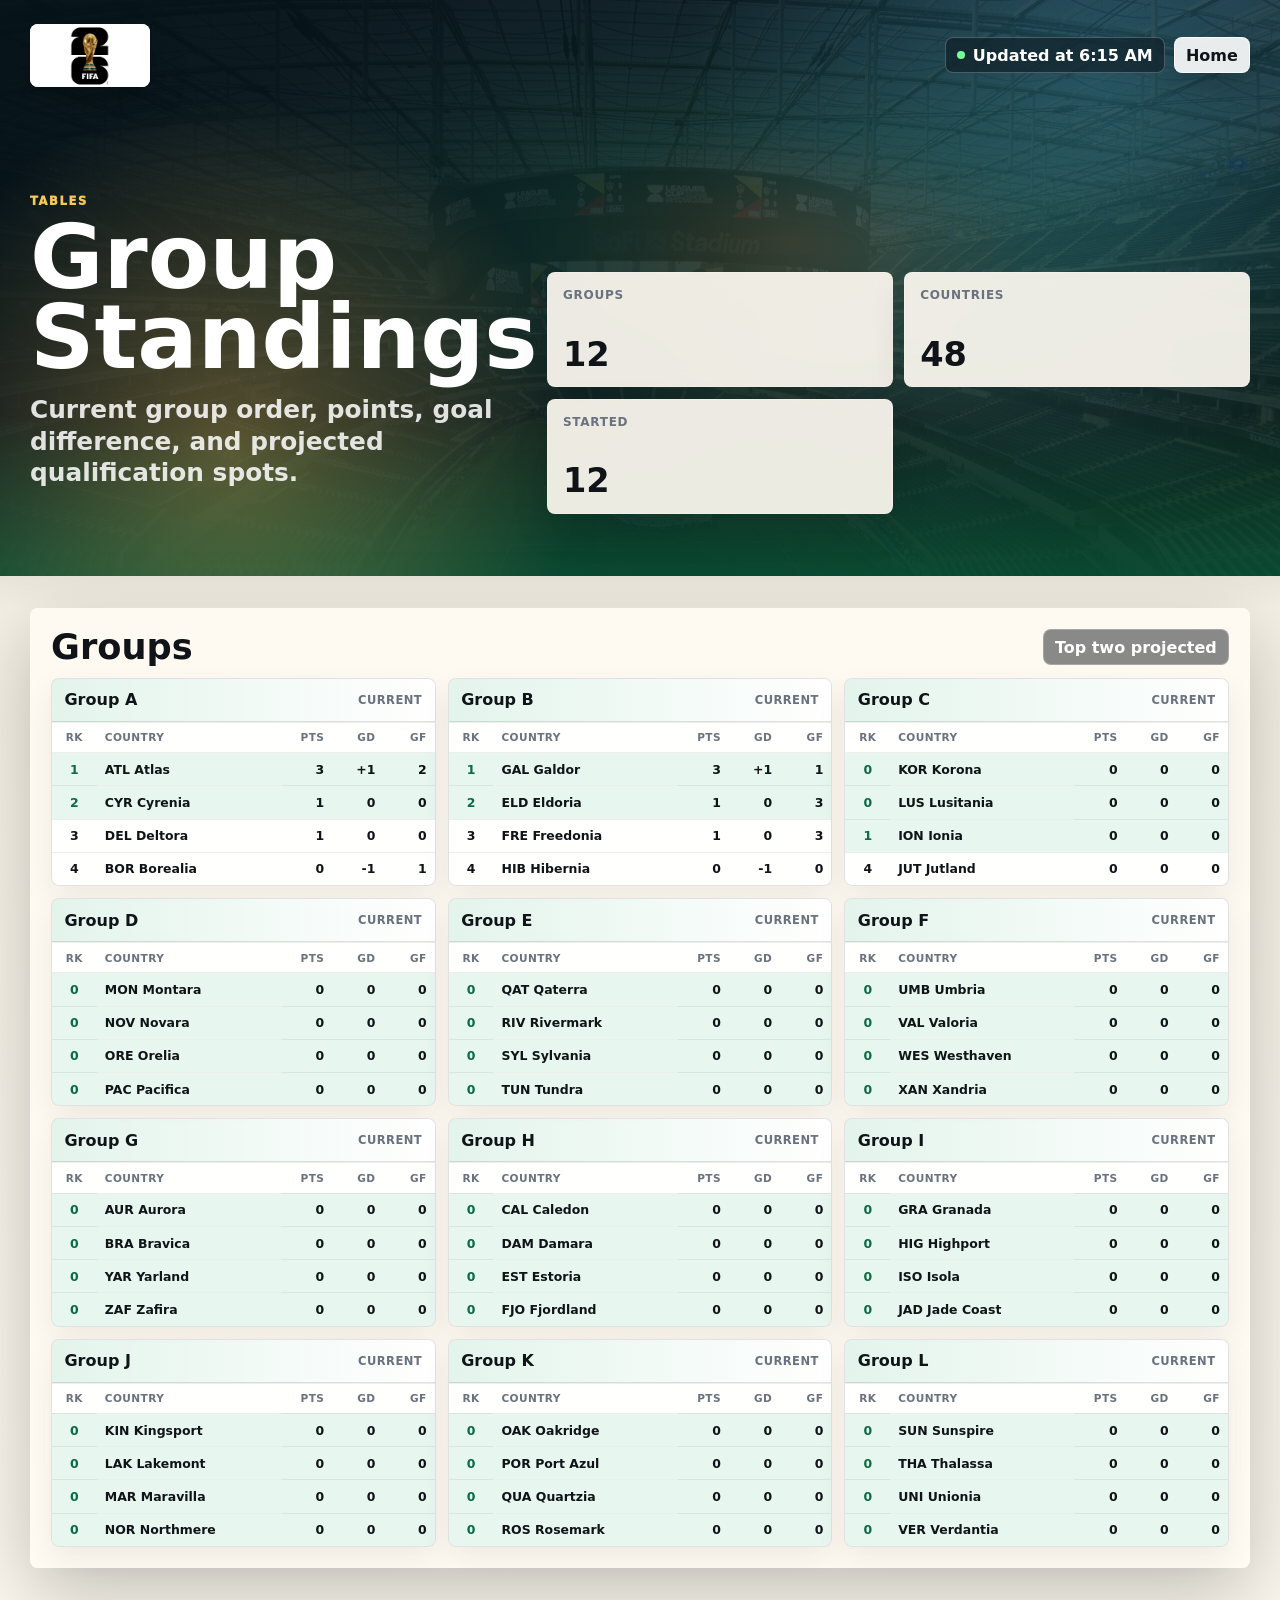
==== group-standings.html @ 43db04a0 "Add projected bonuses and group standings" ====
<!doctype html>
<html lang="en">
  <head>
    <meta charset="utf-8">
    <meta name="viewport" content="width=device-width, initial-scale=1">
    <title>Group Standings | World Cup Fantasy</title>
    <meta name="description" content="Current World Cup group standings for the fantasy league.">
    <link rel="stylesheet" href="./styles.css">
  </head>
  <body class="group-page">
    <main>
      <section class="draft-hero group-hero" aria-labelledby="group-title">
        <header class="topline draft-topline">
          <a class="brand-link" href="./index.html" aria-label="Back to home">
            <img src="./assets/avi_assets/2026-fifa-world-cup-logo.jpg" alt="World Cup 2026 logo" class="brand-mark">
          </a>
          <div class="top-actions">
            <div class="live-chip" id="group-updated"><span></span> Loading</div>
            <a class="refresh-button" href="./index.html">Home</a>
          </div>
        </header>

        <div class="draft-hero-grid">
          <section class="draft-copy">
            <p class="eyebrow">Tables</p>
            <h1 id="group-title">Group Standings</h1>
            <p class="draft-lede">Current group order, points, goal difference, and projected qualification spots.</p>
          </section>
          <section class="draft-scoreboard" aria-label="Group summary">
            <article>
              <span>Groups</span>
              <strong id="group-count">-</strong>
            </article>
            <article>
              <span>Countries</span>
              <strong id="group-country-count">-</strong>
            </article>
            <article>
              <span>Started</span>
              <strong id="group-started-count">-</strong>
            </article>
          </section>
        </div>
      </section>

      <section class="content-section group-standings-section" aria-labelledby="group-tables-title">
        <div class="section-heading">
          <div>
            <h2 id="group-tables-title">Groups</h2>
          </div>
          <span class="soft-pill">Top two projected</span>
        </div>
        <div id="group-standings-grid" class="group-standings-grid"></div>
      </section>
    </main>

    <script src="./config.js"></script>
    <script src="./group-standings.js"></script>
  </body>
</html>
---- styles.css ----
:root {
  --ink: #101418;
  --muted: #69727e;
  --paper: #fbf7ee;
  --line: rgba(16, 20, 24, 0.12);
  --grass: #0a5a3c;
  --green: #18a566;
  --gold: #f5c85b;
  --red: #e54b4b;
  --blue: #2878ff;
  --cyan: #4dd5ff;
  --shadow: 0 24px 80px rgba(0, 0, 0, 0.24);
  --radius: 8px;
  --font: Inter, ui-sans-serif, system-ui, -apple-system, BlinkMacSystemFont, "Segoe UI", sans-serif;
  --page-pad: clamp(0.85rem, 2.2vw, 1.5rem);
}

* {
  box-sizing: border-box;
}

html {
  scroll-behavior: smooth;
}

body {
  margin: 0;
  color: var(--ink);
  font-family: var(--font);
  background:
    linear-gradient(180deg, #07150f 0, #f5f0e5 38rem, #fbf7ee 100%);
  overflow-x: hidden;
}

button,
select {
  font: inherit;
}

.matchday-landing {
  position: relative;
  min-height: 100vh;
  padding: var(--page-pad);
  overflow: hidden;
  color: white;
  background:
    url("./assets/processed/landing-background-overlay.svg") center / cover,
    linear-gradient(90deg, rgba(4, 9, 12, 0.88), rgba(4, 9, 12, 0.38) 45%, rgba(4, 9, 12, 0.68)),
    url("./assets/processed/landing-background-desktop.jpg") center / cover;
}

.matchday-landing::before {
  content: "";
  position: absolute;
  inset: 0;
  pointer-events: none;
  background:
    radial-gradient(circle at 18% 82%, rgba(245, 200, 91, 0.42), transparent 24rem),
    radial-gradient(circle at 80% 20%, rgba(77, 213, 255, 0.34), transparent 26rem),
    linear-gradient(transparent 0 84%, rgba(10, 90, 60, 0.65));
}

.matchday-landing::after {
  content: "";
  position: absolute;
  inset: auto -10% 0;
  height: 36%;
  pointer-events: none;
  background:
    linear-gradient(90deg, transparent 49.7%, rgba(255, 255, 255, 0.18) 49.7% 50.3%, transparent 50.3%),
    radial-gradient(circle at 50% 100%, transparent 0 8.5rem, rgba(255, 255, 255, 0.18) 8.6rem 8.75rem, transparent 8.85rem),
    repeating-linear-gradient(90deg, rgba(255, 255, 255, 0.05) 0 1px, transparent 1px 5.2rem);
  opacity: 0.75;
}

.stadium-wash {
  position: absolute;
  inset: 0;
  pointer-events: none;
  backdrop-filter: saturate(1.1);
}

.topline,
.hero-grid,
.flag-ribbon {
  position: relative;
  z-index: 1;
}

.topline {
  display: flex;
  align-items: center;
  justify-content: space-between;
  gap: 1rem;
  width: min(1220px, 100%);
  margin: 0 auto clamp(1rem, 3vh, 2rem);
}

.brand-mark {
  width: clamp(4.2rem, 11vw, 7.5rem);
  aspect-ratio: 1200 / 628;
  object-fit: contain;
  background: white;
  border-radius: var(--radius);
  box-shadow: 0 14px 34px rgba(0, 0, 0, 0.28);
}

.top-actions {
  display: flex;
  align-items: center;
  justify-content: flex-end;
  gap: 0.55rem;
  min-width: 0;
}

.brand-link {
  display: inline-flex;
}

.live-chip,
.soft-pill,
.jump-row a,
.refresh-button {
  display: inline-flex;
  align-items: center;
  gap: 0.5rem;
  min-height: 2.25rem;
  padding: 0.45rem 0.7rem;
  border: 1px solid rgba(255, 255, 255, 0.24);
  border-radius: var(--radius);
  background: rgba(10, 16, 22, 0.48);
  color: white;
  text-decoration: none;
  font-weight: 800;
  backdrop-filter: blur(14px);
}

.refresh-button {
  cursor: pointer;
  color: var(--ink);
  border-color: rgba(255, 255, 255, 0.72);
  background: rgba(255, 255, 255, 0.9);
  box-shadow: 0 12px 28px rgba(0, 0, 0, 0.18);
}

.refresh-button:hover {
  transform: translateY(-1px);
}

.draft-results-button {
  white-space: nowrap;
}

.refresh-button:disabled {
  cursor: wait;
  opacity: 0.72;
}

.refresh-button span {
  display: inline-block;
  font-size: 1.05rem;
  line-height: 1;
}

.refresh-button.is-refreshing span {
  animation: spin 0.7s linear infinite;
}

.jump-row a {
  justify-content: center;
  min-width: 6.8rem;
}

.live-chip span {
  width: 0.5rem;
  height: 0.5rem;
  border-radius: 50%;
  background: #75ff9a;
  box-shadow: 0 0 0 0 rgba(117, 255, 154, 0.8);
  animation: pulse 1.8s infinite;
}

.live-chip {
  white-space: nowrap;
}

.hero-grid {
  display: grid;
  grid-template-columns: minmax(18rem, 0.66fr) minmax(39rem, 1.34fr);
  gap: clamp(1rem, 3vw, 2rem);
  align-items: end;
  width: min(1220px, 100%);
  margin: 0 auto;
  min-height: min(48rem, calc(100vh - 10rem));
}

.hero-copy {
  padding-bottom: clamp(1rem, 5vh, 4rem);
}

.eyebrow {
  margin: 0 0 0.55rem;
  color: var(--gold);
  font-size: 0.72rem;
  font-weight: 950;
  letter-spacing: 0.14em;
  text-transform: uppercase;
}

h1,
h2,
h3,
p {
  margin-top: 0;
}

h1 {
  max-width: 12ch;
  margin-bottom: 1rem;
  font-size: clamp(3.1rem, 7vw, 5.7rem);
  line-height: 0.9;
  letter-spacing: 0;
}

.typing-line {
  min-height: 2.8rem;
  max-width: 34rem;
  margin-bottom: 1.2rem;
  color: rgba(255, 255, 255, 0.88);
  font-size: clamp(1.1rem, 2.1vw, 1.55rem);
  font-weight: 800;
}

#typing-text::after {
  content: "";
  display: inline-block;
  width: 0.12em;
  height: 1em;
  margin-left: 0.18em;
  vertical-align: -0.12em;
  background: var(--gold);
  animation: caret 0.9s steps(1) infinite;
}

.jump-row {
  display: flex;
  flex-wrap: wrap;
  gap: 0.55rem;
}

.table-stage,
.content-section {
  border: 1px solid rgba(255, 255, 255, 0.18);
  border-radius: var(--radius);
  background: rgba(255, 251, 242, 0.9);
  color: var(--ink);
  box-shadow: var(--shadow);
  backdrop-filter: blur(18px);
}

.table-stage {
  padding: clamp(0.85rem, 1.8vw, 1.15rem);
  overflow: hidden;
}

.section-heading {
  display: flex;
  gap: 1rem;
  align-items: center;
  justify-content: space-between;
  margin-bottom: 0.8rem;
}

.section-heading h2 {
  margin: 0;
  font-size: clamp(1.45rem, 3vw, 2.2rem);
  line-height: 0.95;
}

.table-stage .soft-pill {
  border-color: var(--line);
  background: white;
  color: var(--ink);
}

.standings-wrap {
  overflow-x: auto;
  overscroll-behavior-x: contain;
  scrollbar-color: rgba(16, 20, 24, 0.34) transparent;
}

.fantasy-table {
  width: 100%;
  min-width: 860px;
  border-collapse: collapse;
  table-layout: fixed;
}

.fantasy-table th:nth-child(1),
.fantasy-table td:nth-child(1) {
  width: 4rem;
}

.fantasy-table th:nth-child(2),
.fantasy-table td:nth-child(2) {
  width: 14rem;
}

.fantasy-table th:nth-child(3),
.fantasy-table td:nth-child(3) {
  width: 4rem;
}

.fantasy-table th:nth-child(4),
.fantasy-table td:nth-child(4) {
  width: 6.5rem;
}

.fantasy-table th:nth-child(5),
.fantasy-table td:nth-child(5) {
  width: 6.5rem;
}

.fantasy-table th:nth-child(6),
.fantasy-table td:nth-child(6),
.fantasy-table th:nth-child(7),
.fantasy-table td:nth-child(7) {
  width: 4.5rem;
}

.fantasy-table th:nth-child(8),
.fantasy-table td:nth-child(8),
.fantasy-table th:nth-child(9),
.fantasy-table td:nth-child(9),
.fantasy-table th:nth-child(10),
.fantasy-table td:nth-child(10) {
  width: 5.5rem;
}

.fantasy-table th {
  overflow: hidden;
  padding: 0.7rem 0.46rem;
  color: #6a554a;
  font-size: 0.66rem;
  letter-spacing: 0.04em;
  text-align: right;
  text-overflow: ellipsis;
  text-transform: uppercase;
  white-space: nowrap;
}

.fantasy-table th:nth-child(1),
.fantasy-table th:nth-child(2),
.fantasy-table td:nth-child(1),
.fantasy-table td:nth-child(2) {
  text-align: left;
}

.fantasy-table td {
  padding: 0.72rem 0.65rem;
  border-top: 1px solid var(--line);
  font-weight: 850;
  text-align: right;
  vertical-align: middle;
}

.mobile-standings-strip-cell {
  display: none;
}

.fantasy-table tbody tr {
  transition: transform 180ms ease, background 180ms ease;
}

.fantasy-table tbody tr:hover {
  background: rgba(245, 200, 91, 0.14);
  transform: translateX(3px);
}

.rank-cell {
  display: inline-grid;
  place-items: center;
  width: 2rem;
  height: 2rem;
  border-radius: var(--radius);
  color: white;
  background: var(--ink);
}

.player-cell {
  display: flex;
  align-items: center;
  gap: 0.65rem;
  min-width: 0;
}

.player-name-row {
  display: inline-flex;
  align-items: center;
  gap: 0.4rem;
  min-width: 0;
}

.player-swatch {
  width: 0.38rem;
  height: 2.1rem;
  border-radius: 999px;
  background: var(--manager-color, var(--green));
}

.player-name {
  display: block;
  color: inherit;
  font-size: 1rem;
  font-weight: 900;
  overflow-wrap: anywhere;
  text-decoration: none;
}

.player-name:hover,
.player-name:focus-visible {
  color: var(--manager-color, var(--green));
  outline: none;
  text-decoration: underline;
  text-underline-offset: 0.18rem;
}

.rank-movement {
  display: inline-flex;
  align-items: center;
  justify-content: center;
  min-width: 2rem;
  height: 1.25rem;
  padding: 0 0.35rem;
  border-radius: 999px;
  font-size: 0.72rem;
  font-weight: 950;
  line-height: 1;
  white-space: nowrap;
  font-variant-numeric: tabular-nums;
}

.rank-movement-up {
  color: #0f7a42;
  border: 1px solid rgba(24, 165, 102, 0.28);
  background: rgba(24, 165, 102, 0.14);
}

.rank-movement-down {
  color: #b42318;
  border: 1px solid rgba(229, 75, 75, 0.28);
  background: rgba(229, 75, 75, 0.14);
}

.player-sub {
  display: block;
  margin-top: 0.05rem;
  color: var(--muted);
  font-size: 0.78rem;
  font-weight: 700;
}

.total-points {
  color: #0c6b45;
  font-size: 1.25rem;
}

.total-points-current,
.total-points-projected {
  display: block;
}

.total-points-current {
  line-height: 1;
}

.total-points-projected {
  margin-top: 0.16rem;
  color: #6a554a;
  font-size: 0.68rem;
  font-weight: 800;
  line-height: 1.05;
  white-space: nowrap;
}

.projected-bonus-points {
  color: #7c3aed;
  font-size: 1rem;
  font-weight: 950;
}

.negative {
  color: #bb2c2c;
}

.flag-ribbon {
  display: flex;
  gap: 0.5rem;
  width: min(1220px, 100%);
  margin: 1rem auto 0;
  overflow-x: auto;
  padding: 0.2rem 0 0.55rem;
  scrollbar-width: thin;
}

.flag-chip {
  display: inline-flex;
  align-items: center;
  gap: 0.45rem;
  flex: 0 0 auto;
  min-height: 2.3rem;
  padding: 0.35rem 0.65rem;
  border: 1px solid rgba(255, 255, 255, 0.3);
  border-radius: 999px;
  background: rgba(255, 255, 255, 0.84);
  color: var(--ink);
  font-weight: 900;
  box-shadow: 0 12px 32px rgba(0, 0, 0, 0.18);
  animation: drift 8s ease-in-out infinite;
}

.flag-chip .flag-square.flag-emoji {
  width: 2.25rem;
  height: 1.7rem;
  font-size: 0.78rem;
  overflow: hidden;
}

.flag-chip:nth-child(2n) {
  animation-delay: -2s;
}

.content-section {
  width: min(1220px, calc(100% - 2rem));
  margin: clamp(1rem, 3vw, 2rem) auto;
  padding: clamp(1rem, 2vw, 1.25rem);
}

.countries-section {
  margin-top: clamp(1.5rem, 4vw, 3rem);
}

select {
  min-height: 2.5rem;
  max-width: 100%;
  border: 1px solid var(--line);
  border-radius: var(--radius);
  background: white;
  color: var(--ink);
  padding: 0 0.75rem;
  font-weight: 850;
}

.roster-breakdown {
  display: grid;
  grid-template-columns: repeat(auto-fit, minmax(14.5rem, 1fr));
  gap: 0.55rem;
  align-items: start;
}

.countries-section .soft-pill {
  border-color: var(--line);
  background: white;
  color: var(--ink);
}

.roster-card {
  min-width: 0;
  scroll-margin-top: 1rem;
  border: 1px solid var(--line);
  border-radius: var(--radius);
  background: rgba(255, 255, 255, 0.92);
  box-shadow: 0 12px 34px rgba(16, 20, 24, 0.08);
  overflow: hidden;
}

.roster-card:target {
  border-color: color-mix(in srgb, var(--manager-color, var(--green)) 54%, white);
  box-shadow: 0 16px 42px rgba(16, 20, 24, 0.16);
}

.roster-card-header {
  display: flex;
  align-items: center;
  gap: 0.5rem;
  min-height: 3.9rem;
  padding: 0.65rem;
  border-bottom: 1px solid var(--line);
  background:
    linear-gradient(90deg, color-mix(in srgb, var(--manager-color, var(--green)) 16%, white), rgba(255, 255, 255, 0.82));
}

.roster-card-header .rank-cell {
  flex: 0 0 auto;
}

.roster-card-header h3 {
  margin: 0;
  font-size: 0.9rem;
  overflow-wrap: anywhere;
}

.roster-games-played {
  margin-left: auto;
  padding: 0.28rem 0.4rem;
  border: 1px solid color-mix(in srgb, var(--manager-color, var(--green)) 32%, white);
  border-radius: var(--radius);
  background: rgba(255, 255, 255, 0.62);
  color: var(--ink);
  font-size: 0.72rem;
  font-weight: 900;
  font-variant-numeric: tabular-nums;
  white-space: nowrap;
}

.roster-total-points {
  padding: 0.34rem 0.45rem;
  border-radius: var(--radius);
  background: var(--ink);
  color: white;
  font-size: 0.86rem;
  font-variant-numeric: tabular-nums;
  white-space: nowrap;
}

.roster-country-list {
  display: grid;
  gap: 0.1rem;
  padding: 0.28rem;
}

.roster-country-detail {
  border-radius: var(--radius);
}

.roster-country-detail:nth-child(odd) {
  background: rgba(16, 20, 24, 0.035);
}

.roster-country-detail[open] {
  background: rgba(16, 20, 24, 0.055);
}

.roster-country-detail[open] .roster-country-row {
  background: rgba(255, 255, 255, 0.66);
}

.roster-country-row {
  display: grid;
  grid-template-columns: auto auto minmax(0, 1fr) minmax(2.2rem, auto);
  align-items: center;
  gap: 0.36rem;
  min-height: 2.75rem;
  padding: 0.28rem;
  border-radius: var(--radius);
  cursor: pointer;
  list-style: none;
}

.roster-country-row:hover {
  background: rgba(255, 255, 255, 0.72);
}

.roster-country-row:focus-visible {
  outline: 3px solid color-mix(in srgb, var(--manager-color, var(--green)) 42%, white);
  outline-offset: 2px;
}

.roster-country-row::-webkit-details-marker {
  display: none;
}

.country-expand-icon {
  width: 1.1rem;
  height: 1.1rem;
  border: 1px solid var(--line);
  border-radius: 999px;
  background: white;
  position: relative;
}

.country-expand-icon::before,
.country-expand-icon::after {
  content: "";
  position: absolute;
  inset: 50% auto auto 50%;
  width: 0.48rem;
  height: 0.1rem;
  border-radius: 999px;
  background: var(--ink);
  transform: translate(-50%, -50%);
}

.country-expand-icon::after {
  transform: translate(-50%, -50%) rotate(90deg);
}

.roster-country-detail[open] .country-expand-icon::after {
  opacity: 0;
}

.roster-country-row .flag-square {
  width: 2rem;
  height: 1.55rem;
  font-size: 0.72rem;
}

.roster-country-name {
  display: grid;
  min-width: 0;
  gap: 0.08rem;
}

.roster-country-name strong {
  overflow: hidden;
  text-overflow: ellipsis;
  white-space: nowrap;
}

.roster-country-name span {
  color: var(--muted);
  font-size: 0.68rem;
  font-weight: 750;
  text-transform: capitalize;
}

.country-point-number {
  min-width: 2.2rem;
  text-align: right;
  font-size: 0.88rem;
  font-variant-numeric: tabular-nums;
  color: var(--ink);
}

.country-match-list {
  display: grid;
  gap: 0.22rem;
  padding: 0 0.34rem 0.45rem 2.1rem;
}

.country-match-row {
  display: grid;
  grid-template-columns: 3rem minmax(0, 1fr) auto minmax(4.25rem, auto);
  align-items: center;
  gap: 0.38rem;
  min-height: 2.25rem;
  padding: 0.38rem 0.48rem;
  border: 1px solid var(--line);
  border-radius: var(--radius);
  background: rgba(255, 255, 255, 0.82);
  font-size: 0.74rem;
  font-weight: 850;
}

.country-match-date,
.country-match-score {
  color: var(--muted);
  font-variant-numeric: tabular-nums;
  white-space: nowrap;
}

.country-match-opponent {
  min-width: 0;
  overflow: hidden;
  text-overflow: ellipsis;
  white-space: nowrap;
}

.country-match-score,
.country-match-points {
  text-align: right;
}

.country-match-points {
  color: #0c6b45;
  font-variant-numeric: tabular-nums;
  white-space: nowrap;
}

.country-card {
  min-height: 11.5rem;
  padding: 0.8rem;
  border: 1px solid var(--line);
  border-radius: var(--radius);
  background:
    linear-gradient(160deg, rgba(255, 255, 255, 0.96), rgba(248, 238, 217, 0.88)),
    linear-gradient(90deg, var(--manager-color, var(--green)), transparent);
}

.country-top {
  display: flex;
  align-items: flex-start;
  justify-content: space-between;
  gap: 0.75rem;
}

.flag-square {
  display: grid;
  place-items: center;
  flex: 0 0 auto;
  width: 3.1rem;
  height: 2.35rem;
  border-radius: var(--radius);
  background: linear-gradient(135deg, var(--flag-a), var(--flag-b) 52%, var(--flag-c));
  color: white;
  font-weight: 950;
  box-shadow: inset 0 0 0 1px rgba(255, 255, 255, 0.34);
}

.flag-square.flag-emoji {
  background: white;
  color: var(--ink);
  font-size: 1.35rem;
  line-height: 1;
  box-shadow:
    inset 0 0 0 1px rgba(16, 20, 24, 0.12),
    0 8px 18px rgba(16, 20, 24, 0.12);
}

.roster-country-row .flag-square.flag-emoji {
  font-size: 0.72rem;
  overflow: hidden;
}

.country-card h3 {
  margin: 0.7rem 0 0.2rem;
  font-size: 1.05rem;
  overflow-wrap: anywhere;
}

.country-meta {
  margin-bottom: 0.7rem;
  color: var(--muted);
  font-size: 0.82rem;
  font-weight: 750;
}

.mini-stats {
  display: grid;
  grid-template-columns: 1fr 1fr;
  gap: 0.45rem;
}

.mini-stats span {
  display: flex;
  justify-content: space-between;
  gap: 0.4rem;
  border-top: 1px solid var(--line);
  padding-top: 0.45rem;
  color: var(--muted);
  font-size: 0.78rem;
  font-weight: 800;
}

.mini-stats strong {
  color: var(--ink);
}

.match-strip,
.all-games-list,
.match-day-games {
  display: grid;
  gap: 0.75rem;
}

.match-strip {
  grid-template-columns: repeat(auto-fit, minmax(23rem, 1fr));
}

.all-games-list,
.match-day-games {
  grid-template-columns: repeat(auto-fit, minmax(18rem, 1fr));
}

.match-day-divider {
  grid-column: 1 / -1;
  display: grid;
  grid-template-columns: minmax(0, auto) 1fr auto;
  align-items: center;
  gap: 0.75rem;
  margin-top: 0.35rem;
  padding: 0.55rem 0.65rem;
  border: 1px solid var(--line);
  border-radius: var(--radius);
  background: rgba(255, 255, 255, 0.78);
  color: var(--muted);
  font-size: 0.78rem;
  font-weight: 900;
  letter-spacing: 0.08em;
  text-transform: uppercase;
  cursor: pointer;
  list-style: none;
}

.match-day-divider::-webkit-details-marker {
  display: none;
}

.match-day-divider::before {
  content: "+";
  display: grid;
  place-items: center;
  width: 1.35rem;
  height: 1.35rem;
  border-radius: 999px;
  background: #101820;
  color: white;
  font-size: 0.92rem;
  line-height: 1;
  letter-spacing: 0;
}

.match-day-divider::after {
  content: "";
  height: 1px;
  background: var(--line);
}

.match-day-group {
  grid-column: 1 / -1;
}

.match-day-group[open] .match-day-divider::before {
  content: "-";
}

.match-day-games {
  margin-top: 0.75rem;
}

.match-day-divider span {
  min-width: 0;
  overflow: hidden;
  text-overflow: ellipsis;
  white-space: nowrap;
}

.match-day-divider strong {
  color: var(--ink);
  font-size: 0.72rem;
  white-space: nowrap;
}

.match-card {
  padding: 0.8rem;
  border: 1px solid var(--line);
  border-radius: var(--radius);
  background: #101820;
  color: white;
  overflow: hidden;
}

.match-card-final {
  cursor: pointer;
  transition: border-color 180ms ease, box-shadow 180ms ease, transform 180ms ease;
}

.match-card-final:hover,
.match-card-final:focus-visible {
  border-color: rgba(246, 201, 69, 0.82);
  box-shadow: 0 16px 34px rgba(16, 24, 32, 0.26);
  outline: none;
  transform: translateY(-2px);
}

.match-stage {
  display: flex;
  align-items: center;
  justify-content: space-between;
  margin-bottom: 0.8rem;
  color: var(--gold);
  font-size: 0.75rem;
  font-weight: 900;
  letter-spacing: 0.08em;
  text-transform: uppercase;
}

.match-status {
  padding: 0.22rem 0.45rem;
  border-radius: 999px;
  line-height: 1;
}

.match-status-live {
  background: #e11d48;
  color: white;
}

.match-status-final {
  background: #ffffff;
  color: #101820;
}

.match-status-scheduled {
  background: #f6c945;
  color: #101820;
}

.score-row {
  display: grid;
  grid-template-columns: 1fr auto 1fr;
  align-items: center;
  gap: 0.65rem;
}

.score-row span {
  min-width: 0;
  overflow: hidden;
  text-overflow: ellipsis;
  white-space: nowrap;
}

.score-row span:last-child {
  text-align: right;
}

.score-row strong {
  font-size: 1.7rem;
}

.match-impact {
  margin: 0.7rem 0 0;
  color: rgba(255, 255, 255, 0.72);
  font-size: 0.88rem;
  font-weight: 750;
}

.match-manager-points {
  display: grid;
  gap: 0.35rem;
  margin-top: 0.8rem;
}

.match-manager-row {
  display: grid;
  grid-template-columns: auto minmax(0, 1fr) minmax(0, 0.86fr) minmax(7.6rem, auto);
  align-items: center;
  gap: 0.38rem;
  min-height: 2.25rem;
  padding: 0.38rem 0.46rem;
  border: 1px solid rgba(255, 255, 255, 0.12);
  border-radius: var(--radius);
  background: rgba(255, 255, 255, 0.08);
}

.match-manager-row i {
  width: 0.52rem;
  height: 1.35rem;
  border-radius: 999px;
  background: var(--manager-color, var(--green));
}

.match-manager-row strong,
.match-manager-row em {
  min-width: 0;
  overflow: hidden;
  text-overflow: ellipsis;
  white-space: nowrap;
}

.match-manager-row strong {
  font-size: 0.84rem;
}

.match-manager-row em {
  color: rgba(255, 255, 255, 0.72);
  font-size: 0.78rem;
  font-style: normal;
}

.match-manager-row b {
  font-variant-numeric: tabular-nums;
}

.match-points-stack {
  display: grid;
  justify-items: end;
  gap: 0.16rem;
  line-height: 1;
  min-width: 0;
  padding: 0.3rem 0.42rem;
  border: 1px solid rgba(255, 255, 255, 0.08);
  border-radius: 8px;
  background: rgba(255, 255, 255, 0.09);
  text-align: right;
}

.match-current-points,
.match-projected-points,
.match-projection-breakdown {
  min-width: 0;
  max-width: 100%;
  overflow: hidden;
  text-overflow: ellipsis;
  white-space: nowrap;
}

.match-current-points {
  color: white;
  font-size: 1.06rem;
  font-weight: 950;
}

.match-projected-points {
  color: #f6c945;
  font-size: 0.73rem;
  font-weight: 900;
}

.match-projection-breakdown {
  color: rgba(255, 255, 255, 0.58);
  font-size: 0.66rem;
  font-weight: 800;
}

body.modal-open {
  overflow: hidden;
}

.match-breakdown-modal {
  position: fixed;
  inset: 0;
  z-index: 50;
  display: none;
  padding: 1rem;
}

.match-breakdown-modal.is-open {
  display: grid;
  place-items: center;
}

.match-breakdown-backdrop {
  position: absolute;
  inset: 0;
  background: rgba(16, 24, 32, 0.66);
  backdrop-filter: blur(8px);
}

.match-breakdown-panel {
  position: relative;
  z-index: 1;
  width: min(56rem, 100%);
  max-height: min(82vh, 48rem);
  overflow: auto;
  padding: clamp(0.9rem, 2vw, 1.2rem);
  border: 1px solid rgba(255, 255, 255, 0.18);
  border-radius: var(--radius);
  background: #101820;
  color: white;
  box-shadow: 0 28px 80px rgba(0, 0, 0, 0.38);
}

.match-breakdown-close {
  position: sticky;
  top: 0;
  float: right;
  display: grid;
  place-items: center;
  width: 2rem;
  height: 2rem;
  border: 1px solid rgba(255, 255, 255, 0.22);
  border-radius: 999px;
  background: rgba(255, 255, 255, 0.12);
  color: white;
  cursor: pointer;
  font-size: 1.3rem;
  line-height: 1;
}

.match-breakdown-header {
  display: grid;
  gap: 0.22rem;
  padding-right: 2.5rem;
}

.match-breakdown-header span,
.match-breakdown-header p {
  margin: 0;
  color: rgba(255, 255, 255, 0.7);
  font-size: 0.78rem;
  font-weight: 800;
}

.match-breakdown-header span {
  color: var(--gold);
  letter-spacing: 0.06em;
  text-transform: uppercase;
}

.match-breakdown-header h3 {
  margin: 0;
  font-size: clamp(1.25rem, 3vw, 2rem);
  line-height: 1.05;
}

.match-breakdown-summary,
.match-breakdown-teams {
  display: grid;
  gap: 0.7rem;
  margin-top: 0.9rem;
}

.match-breakdown-summary {
  grid-template-columns: repeat(2, minmax(0, 1fr));
}

.match-breakdown-summary article,
.match-breakdown-team,
.match-breakdown-manager {
  min-width: 0;
  border: 1px solid rgba(255, 255, 255, 0.12);
  border-radius: var(--radius);
  background: rgba(255, 255, 255, 0.08);
}

.match-breakdown-summary article {
  display: flex;
  align-items: center;
  justify-content: space-between;
  gap: 0.5rem;
  padding: 0.65rem 0.75rem;
}

.match-breakdown-summary span,
.match-breakdown-team-title strong,
.match-breakdown-manager-title span {
  min-width: 0;
  overflow: hidden;
  text-overflow: ellipsis;
  white-space: nowrap;
}

.match-breakdown-summary strong,
.match-breakdown-team-title span,
.match-breakdown-manager-title strong,
.match-breakdown-row strong {
  color: var(--gold);
  font-variant-numeric: tabular-nums;
}

.draft-page {
  background:
    linear-gradient(180deg, #07150f 0, #13231b 24rem, #f5f0e5 24.1rem, #fbf7ee 100%);
}

.draft-hero {
  position: relative;
  overflow: hidden;
  min-height: 36rem;
  padding: var(--page-pad);
  color: white;
  background:
    url("./assets/processed/landing-background-overlay.svg") center / cover,
    linear-gradient(90deg, rgba(4, 9, 12, 0.9), rgba(4, 9, 12, 0.54)),
    url("./assets/processed/landing-background-desktop.jpg") center / cover;
}

.draft-hero::before {
  content: "";
  position: absolute;
  inset: 0;
  pointer-events: none;
  background:
    radial-gradient(circle at 18% 78%, rgba(245, 200, 91, 0.34), transparent 22rem),
    radial-gradient(circle at 86% 16%, rgba(77, 213, 255, 0.22), transparent 26rem),
    linear-gradient(transparent 0 72%, rgba(10, 90, 60, 0.72));
}

.draft-topline,
.draft-hero-grid {
  position: relative;
  z-index: 1;
}

.draft-hero-grid {
  display: grid;
  grid-template-columns: minmax(18rem, 0.8fr) minmax(24rem, 1.2fr);
  gap: clamp(1rem, 4vw, 3rem);
  align-items: end;
  width: min(1220px, 100%);
  min-height: 25rem;
  margin: 0 auto;
}

.draft-copy h1 {
  max-width: 9ch;
}

.draft-lede {
  max-width: 34rem;
  color: rgba(255, 255, 255, 0.86);
  font-size: clamp(1.1rem, 2.2vw, 1.55rem);
  font-weight: 850;
  line-height: 1.28;
}

.draft-scoreboard {
  display: grid;
  grid-template-columns: repeat(2, minmax(0, 1fr));
  gap: 0.7rem;
}

.draft-scoreboard article,
.draft-highlight-card,
.power-card,
.draft-roster-card {
  border: 1px solid var(--line);
  border-radius: var(--radius);
  background: rgba(255, 255, 255, 0.94);
  color: var(--ink);
  box-shadow: 0 16px 38px rgba(16, 20, 24, 0.1);
}

.draft-scoreboard article {
  display: grid;
  gap: 0.35rem;
  min-height: 7.2rem;
  padding: 0.95rem;
  border-color: rgba(255, 255, 255, 0.22);
  background: rgba(255, 251, 242, 0.92);
  backdrop-filter: blur(14px);
}

.draft-scoreboard span,
.draft-highlight-card span,
.draft-roster-card header p,
.draft-roster-pick em,
.draft-country-cell em {
  color: var(--muted);
  font-size: 0.75rem;
  font-weight: 900;
  letter-spacing: 0.06em;
  text-transform: uppercase;
}

.draft-scoreboard strong {
  align-self: end;
  font-size: clamp(1.35rem, 3vw, 2.1rem);
  line-height: 1;
  overflow-wrap: anywhere;
}

.draft-section {
  margin-top: clamp(1rem, 3vw, 2rem);
}

.draft-soft-pill {
  border-color: var(--line);
  background: white;
  color: var(--ink);
}

.power-rankings,
.draft-rosters {
  display: grid;
  gap: 0.75rem;
}

.power-card {
  display: grid;
  grid-template-columns: 4rem minmax(0, 1fr) minmax(10rem, auto);
  align-items: center;
  gap: 0.8rem;
  min-height: 6rem;
  padding: 0.85rem;
}

.power-rank {
  display: grid;
  place-items: center;
  width: 3.1rem;
  height: 3.1rem;
  border-radius: var(--radius);
  background: var(--ink);
  color: white;
  font-size: 1.05rem;
  font-weight: 950;
}

.power-main {
  display: grid;
  gap: 0.55rem;
  min-width: 0;
}

.power-title-row {
  display: flex;
  align-items: center;
  gap: 0.55rem;
  min-width: 0;
}

.power-title-row h3 {
  margin: 0;
  overflow-wrap: anywhere;
}

.power-bar {
  height: 0.72rem;
  border-radius: 999px;
  background: rgba(16, 20, 24, 0.08);
  overflow: hidden;
}

.power-bar span {
  display: block;
  width: var(--power-width);
  height: 100%;
  border-radius: inherit;
  background: linear-gradient(90deg, var(--manager-color), color-mix(in srgb, var(--manager-color) 35%, var(--gold)));
}

.power-meta,
.power-roster-flags {
  display: flex;
  flex-wrap: wrap;
  gap: 0.4rem;
}

.power-meta span,
.power-roster-flags span {
  display: inline-flex;
  align-items: center;
  min-height: 1.7rem;
  padding: 0.18rem 0.45rem;
  border: 1px solid var(--line);
  border-radius: 999px;
  background: rgba(255, 255, 255, 0.78);
  font-size: 0.75rem;
  font-weight: 900;
}

.power-roster-flags {
  justify-content: flex-end;
}

.power-roster-flags span {
  justify-content: center;
  min-width: 2.05rem;
  padding-inline: 0.3rem;
  font-size: 0.92rem;
}

.draft-highlights {
  display: grid;
  grid-template-columns: repeat(auto-fit, minmax(13rem, 1fr));
  gap: 0.7rem;
}

.draft-highlight-card {
  display: grid;
  gap: 0.42rem;
  min-height: 8.6rem;
  padding: 0.9rem;
}

.draft-highlight-card strong {
  align-self: end;
  font-size: 1.25rem;
  line-height: 1.08;
  overflow-wrap: anywhere;
}

.draft-highlight-card p {
  margin: 0;
  color: var(--muted);
  font-size: 0.85rem;
  font-weight: 750;
  line-height: 1.3;
}

.draft-rosters {
  grid-template-columns: repeat(auto-fit, minmax(18rem, 1fr));
  align-items: start;
}

.draft-roster-card {
  overflow: hidden;
}

.draft-roster-card header {
  display: grid;
  grid-template-columns: auto minmax(0, 1fr) auto;
  align-items: center;
  gap: 0.55rem;
  min-height: 4.5rem;
  padding: 0.75rem;
  border-bottom: 1px solid var(--line);
  background:
    linear-gradient(90deg, color-mix(in srgb, var(--manager-color) 16%, white), rgba(255, 255, 255, 0.88));
}

.draft-roster-card header h3 {
  margin: 0 0 0.15rem;
  font-size: 1rem;
  overflow-wrap: anywhere;
}

.draft-roster-card header p {
  margin: 0;
  letter-spacing: 0;
  text-transform: none;
}

.draft-roster-card header > strong {
  padding: 0.42rem 0.5rem;
  border-radius: var(--radius);
  background: var(--ink);
  color: white;
  font-variant-numeric: tabular-nums;
}

.draft-roster-picks {
  display: grid;
  gap: 0.12rem;
  padding: 0.36rem;
}

.draft-roster-pick {
  display: grid;
  grid-template-columns: auto minmax(0, 1fr) auto;
  align-items: center;
  gap: 0.5rem;
  min-height: 3.15rem;
  padding: 0.35rem;
  border-radius: var(--radius);
}

.draft-roster-pick:nth-child(odd) {
  background: rgba(16, 20, 24, 0.04);
}

.draft-roster-pick strong,
.draft-roster-pick em,
.draft-country-cell strong,
.draft-country-cell em {
  display: block;
  min-width: 0;
  overflow: hidden;
  text-overflow: ellipsis;
  white-space: nowrap;
}

.draft-roster-pick em,
.draft-country-cell em {
  margin-top: 0.08rem;
  letter-spacing: 0;
  text-transform: none;
}

.draft-roster-pick b {
  font-variant-numeric: tabular-nums;
}

.draft-board-wrap {
  overflow-x: auto;
  scrollbar-color: rgba(16, 20, 24, 0.34) transparent;
}

.draft-board-table {
  width: 100%;
  min-width: 780px;
  border-collapse: collapse;
  table-layout: fixed;
}

.draft-board-table th {
  padding: 0.7rem 0.65rem;
  color: #6a554a;
  font-size: 0.72rem;
  letter-spacing: 0.08em;
  text-align: left;
  text-transform: uppercase;
}

.draft-board-table td {
  padding: 0.68rem 0.65rem;
  border-top: 1px solid var(--line);
  font-weight: 850;
  vertical-align: middle;
}

.draft-board-table th:nth-child(1),
.draft-board-table td:nth-child(1) {
  width: 5rem;
}

.draft-board-table th:nth-child(4),
.draft-board-table td:nth-child(4),
.draft-board-table th:nth-child(5),
.draft-board-table td:nth-child(5),
.draft-board-table th:nth-child(6),
.draft-board-table td:nth-child(6) {
  width: 7.5rem;
  text-align: right;
}

.draft-country-cell {
  display: grid;
  grid-template-columns: auto minmax(0, 1fr);
  align-items: center;
  gap: 0.55rem;
  min-width: 0;
}

.draft-country-cell .flag-square,
.draft-roster-pick .flag-square {
  width: 2.25rem;
  height: 1.7rem;
  font-size: 0.8rem;
  overflow: hidden;
}

.draft-empty {
  padding: 1rem;
  border: 1px dashed var(--line);
  border-radius: var(--radius);
  color: var(--muted);
  font-weight: 850;
}

.match-breakdown-team {
  padding: 0.75rem;
}

.match-breakdown-team-title,
.match-breakdown-manager-title,
.match-breakdown-row {
  display: grid;
  align-items: center;
  gap: 0.55rem;
}

.match-breakdown-team-title,
.match-breakdown-manager-title {
  grid-template-columns: minmax(0, 1fr) auto;
}

.match-breakdown-team-title {
  margin-bottom: 0.65rem;
}

.match-breakdown-manager {
  padding: 0.6rem;
}

.match-breakdown-manager + .match-breakdown-manager {
  margin-top: 0.5rem;
}

.match-breakdown-manager-title span {
  display: flex;
  align-items: center;
  gap: 0.38rem;
  font-weight: 900;
}

.match-breakdown-manager-title i {
  width: 0.52rem;
  height: 1.15rem;
  border-radius: 999px;
  background: var(--manager-color, var(--green));
}

.match-breakdown-rows {
  display: grid;
  gap: 0.34rem;
  margin-top: 0.55rem;
}

.match-breakdown-row {
  grid-template-columns: minmax(6.5rem, 0.7fr) minmax(0, 1fr) auto;
  padding: 0.45rem 0.5rem;
  border-radius: 8px;
  background: rgba(255, 255, 255, 0.08);
}

.match-breakdown-row span {
  font-size: 0.78rem;
  font-weight: 900;
}

.match-breakdown-row small {
  min-width: 0;
  color: rgba(255, 255, 255, 0.68);
  font-size: 0.74rem;
  font-weight: 750;
  line-height: 1.2;
  overflow-wrap: anywhere;
}

.match-breakdown-empty {
  margin: 0;
  color: rgba(255, 255, 255, 0.68);
  font-size: 0.82rem;
  font-weight: 750;
}

.roast-section {
  background:
    linear-gradient(135deg, rgba(16, 24, 32, 0.96), rgba(123, 29, 29, 0.9)),
    linear-gradient(90deg, rgba(245, 200, 91, 0.16), transparent);
  color: white;
  overflow: hidden;
}

.roast-section .section-heading h2 {
  color: white;
}

.roast-section .soft-pill {
  border-color: rgba(255, 255, 255, 0.18);
  background: rgba(255, 255, 255, 0.1);
  color: #f8e6a5;
}

.roast-feed,
.roast-latest,
.roast-archive-list {
  display: grid;
  gap: 0.75rem;
}

.roast-latest {
  grid-template-columns: repeat(auto-fit, minmax(min(100%, 16rem), 1fr));
}

.roast-card {
  display: grid;
  gap: 0.5rem;
  align-content: start;
  min-width: 0;
  max-width: 100%;
  padding: 0.75rem;
  overflow: hidden;
  border: 1px solid rgba(255, 255, 255, 0.16);
  border-radius: var(--radius);
  background: rgba(255, 255, 255, 0.1);
  box-shadow: 0 18px 44px rgba(0, 0, 0, 0.2);
}

.roast-card-nuclear {
  border-color: rgba(245, 200, 91, 0.46);
  background:
    linear-gradient(150deg, rgba(245, 200, 91, 0.16), rgba(255, 255, 255, 0.08)),
    rgba(255, 255, 255, 0.08);
}

.roast-evidence,
.roast-archive summary {
  display: flex;
  align-items: flex-start;
  justify-content: space-between;
  gap: 0.5rem;
  min-width: 0;
}

.roast-card-top {
  min-width: 0;
}

.roast-card-top span {
  min-width: 0;
  color: #f8e6a5;
  font-size: 0.68rem;
  font-weight: 950;
  letter-spacing: 0.04em;
  overflow-wrap: anywhere;
  text-transform: uppercase;
}

.roast-card p {
  margin: 0;
  max-width: 100%;
  overflow-wrap: anywhere;
  font-size: clamp(0.88rem, 1.2vw, 1.02rem);
  font-weight: 850;
  line-height: 1.22;
}

.roast-evidence {
  align-self: end;
  color: rgba(255, 255, 255, 0.72);
  font-size: 0.68rem;
  font-weight: 800;
  line-height: 1.2;
}

.roast-evidence span {
  min-width: 0;
  overflow-wrap: anywhere;
}

.roast-evidence time {
  flex: 0 0 auto;
  color: #f8e6a5;
  font-variant-numeric: tabular-nums;
}

.roast-archive {
  border-top: 1px solid rgba(255, 255, 255, 0.14);
  padding-top: 0.7rem;
}

.roast-archive summary {
  min-height: 2.4rem;
  cursor: pointer;
  color: rgba(255, 255, 255, 0.84);
  font-size: 0.9rem;
  font-weight: 950;
  list-style: none;
}

.roast-archive summary::-webkit-details-marker {
  display: none;
}

.roast-archive summary span {
  color: #f8e6a5;
  font-size: 0.78rem;
}

.roast-archive-list {
  margin-top: 0.6rem;
}

.roast-archive-list .roast-card {
  min-height: 0;
  padding: 0.72rem;
}

.roast-empty {
  display: grid;
  gap: 0.25rem;
  min-height: 6rem;
  place-content: center;
  border: 1px dashed rgba(255, 255, 255, 0.28);
  border-radius: var(--radius);
  background: rgba(255, 255, 255, 0.08);
  text-align: center;
}

.roast-empty strong {
  color: white;
  font-size: 1.1rem;
}

.roast-empty span {
  color: rgba(255, 255, 255, 0.68);
  font-size: 0.88rem;
  font-weight: 800;
}

.points-timeline {
  display: grid;
  gap: 0.9rem;
}

.timeline-mobile-summary {
  display: none;
}

.timeline-scroll {
  min-width: 0;
}

.timeline-chart {
  position: relative;
  display: grid;
  grid-template-columns: repeat(var(--timeline-days), minmax(4.5rem, 1fr));
  min-height: 15rem;
  padding: 1rem 0.7rem 2.4rem;
  border: 1px solid var(--line);
  border-radius: var(--radius);
  background:
    linear-gradient(180deg, rgba(255, 255, 255, 0.96), rgba(244, 249, 244, 0.9)),
    repeating-linear-gradient(0deg, transparent 0 2.8rem, rgba(16, 20, 24, 0.06) 2.8rem calc(2.8rem + 1px));
  overflow-x: auto;
}

.timeline-plot {
  position: absolute;
  inset: 1rem 0.9rem 2.4rem;
  width: calc(100% - 1.8rem);
  height: calc(100% - 3.4rem);
  overflow: visible;
}

.timeline-plot polyline {
  fill: none;
  stroke-width: 2.2;
  stroke-linecap: round;
  stroke-linejoin: round;
  vector-effect: non-scaling-stroke;
}

.timeline-plot circle {
  stroke: white;
  stroke-width: 0.8;
  vector-effect: non-scaling-stroke;
}

.timeline-day {
  position: relative;
  min-width: 4.5rem;
}

.timeline-date {
  position: absolute;
  inset: auto 0 0;
  color: var(--muted);
  font-size: 0.76rem;
  font-weight: 850;
  text-align: center;
  white-space: nowrap;
}

.timeline-table {
  display: grid;
  grid-template-columns: repeat(auto-fit, minmax(9rem, 1fr));
  gap: 0.55rem;
}

.timeline-card {
  display: grid;
  gap: 0.18rem;
  min-height: 5.5rem;
  padding: 0.7rem;
  border: 1px solid var(--line);
  border-radius: var(--radius);
  background: rgba(255, 255, 255, 0.86);
}

.timeline-card .timeline-date {
  position: static;
  text-align: left;
}

.timeline-card strong {
  overflow-wrap: anywhere;
}

.timeline-card span:last-child {
  color: #0c6b45;
  font-size: 1.1rem;
  font-weight: 950;
}

.timeline-legend {
  display: flex;
  flex-wrap: wrap;
  gap: 0.5rem;
}

.timeline-legend span {
  display: inline-flex;
  align-items: center;
  gap: 0.35rem;
  min-height: 2rem;
  padding: 0.25rem 0.5rem;
  border: 1px solid var(--line);
  border-radius: 999px;
  background: rgba(255, 255, 255, 0.82);
  font-size: 0.82rem;
  font-weight: 850;
}

.timeline-legend i {
  width: 0.65rem;
  height: 0.65rem;
  border-radius: 999px;
  background: var(--manager-color, var(--green));
}

.projected-bonus-section .soft-pill {
  border-color: var(--line);
  background: white;
  color: var(--ink);
}

.projected-bonus-grid {
  display: grid;
  grid-template-columns: repeat(auto-fit, minmax(17rem, 1fr));
  gap: 0.75rem;
}

.projected-bonus-card {
  min-width: 0;
  padding: 0.8rem;
  border: 1px solid var(--line);
  border-radius: var(--radius);
  background: rgba(255, 255, 255, 0.92);
  box-shadow: 0 12px 30px rgba(16, 20, 24, 0.07);
}

.projected-bonus-card header {
  display: grid;
  grid-template-columns: auto minmax(0, 1fr) auto;
  align-items: center;
  gap: 0.55rem;
  padding-bottom: 0.65rem;
  border-bottom: 1px solid var(--line);
}

.projected-bonus-card h3,
.projected-bonus-card p {
  margin: 0;
}

.projected-bonus-card h3 {
  font-size: 0.98rem;
  overflow-wrap: anywhere;
}

.projected-bonus-card p {
  color: var(--muted);
  font-size: 0.76rem;
  font-weight: 800;
}

.projected-bonus-card header > strong {
  color: #7c3aed;
  font-size: 1.2rem;
  font-variant-numeric: tabular-nums;
}

.projected-bonus-list {
  display: grid;
  gap: 0.4rem;
  margin-top: 0.65rem;
}

.projected-bonus-country {
  display: grid;
  grid-template-columns: minmax(0, 1fr) auto;
  align-items: center;
  gap: 0.2rem 0.55rem;
  padding: 0.48rem 0.55rem;
  border: 1px solid color-mix(in srgb, var(--manager-color, var(--green)) 18%, var(--line));
  border-radius: 8px;
  background: color-mix(in srgb, var(--manager-color, var(--green)) 7%, white);
}

.projected-bonus-country span,
.projected-bonus-country em {
  min-width: 0;
  overflow: hidden;
  text-overflow: ellipsis;
  white-space: nowrap;
}

.projected-bonus-country span {
  font-size: 0.84rem;
  font-weight: 900;
}

.projected-bonus-country em {
  grid-column: 1;
  color: var(--muted);
  font-size: 0.72rem;
  font-style: normal;
  font-weight: 800;
}

.projected-bonus-country strong {
  grid-column: 2;
  grid-row: 1 / span 2;
  color: #7c3aed;
  font-variant-numeric: tabular-nums;
}

.projected-bonus-empty {
  margin: 0;
  color: var(--muted);
  font-size: 0.82rem;
  font-weight: 800;
}

.group-standings-grid {
  display: grid;
  grid-template-columns: repeat(auto-fit, minmax(18rem, 1fr));
  gap: 0.75rem;
}

.group-table-card {
  min-width: 0;
  overflow: hidden;
  border: 1px solid var(--line);
  border-radius: var(--radius);
  background: rgba(255, 255, 255, 0.92);
  box-shadow: 0 12px 30px rgba(16, 20, 24, 0.07);
}

.group-table-card header {
  display: flex;
  align-items: center;
  justify-content: space-between;
  gap: 0.6rem;
  padding: 0.72rem 0.78rem;
  border-bottom: 1px solid var(--line);
  background: linear-gradient(90deg, rgba(24, 165, 102, 0.12), rgba(255, 255, 255, 0.86));
}

.group-table-card h3 {
  margin: 0;
  font-size: 1rem;
}

.group-table-card header span {
  color: var(--muted);
  font-size: 0.72rem;
  font-weight: 900;
  letter-spacing: 0.04em;
  text-transform: uppercase;
}

.group-table {
  width: 100%;
  border-collapse: collapse;
  table-layout: fixed;
}

.group-table th,
.group-table td {
  padding: 0.54rem 0.5rem;
  border-top: 1px solid rgba(16, 20, 24, 0.07);
  font-size: 0.78rem;
  font-weight: 850;
  text-align: right;
  white-space: nowrap;
}

.group-table th {
  color: var(--muted);
  font-size: 0.66rem;
  letter-spacing: 0.04em;
  text-transform: uppercase;
}

.group-table th:nth-child(1),
.group-table td:nth-child(1) {
  width: 2.8rem;
  text-align: center;
}

.group-table th:nth-child(2),
.group-table td:nth-child(2) {
  width: auto;
  min-width: 0;
  overflow: hidden;
  text-align: left;
  text-overflow: ellipsis;
}

.group-table th:nth-child(3),
.group-table td:nth-child(3),
.group-table th:nth-child(4),
.group-table td:nth-child(4),
.group-table th:nth-child(5),
.group-table td:nth-child(5) {
  width: 3.2rem;
}

.group-table .is-qualifying {
  background: rgba(24, 165, 102, 0.1);
}

.group-table .is-qualifying td:first-child {
  color: #0c6b45;
}

.scoring-grid {
  display: grid;
  grid-template-columns: repeat(auto-fit, minmax(16rem, 1fr));
  gap: 0.75rem;
}

.scoring-card {
  min-width: 0;
  padding: 0.85rem;
  border: 1px solid var(--line);
  border-radius: var(--radius);
  background: rgba(255, 255, 255, 0.9);
  box-shadow: 0 12px 30px rgba(16, 20, 24, 0.07);
}

.scoring-card h3 {
  margin: 0 0 0.65rem;
  font-size: 1rem;
}

.scoring-row {
  display: flex;
  align-items: center;
  justify-content: space-between;
  gap: 0.7rem;
  min-height: 2.35rem;
  border-top: 1px solid var(--line);
  font-weight: 850;
}

.scoring-row:first-of-type {
  border-top: 0;
}

.scoring-row span {
  color: var(--muted);
}

.scoring-row strong {
  color: #0c6b45;
  font-size: 1.05rem;
  font-variant-numeric: tabular-nums;
  white-space: nowrap;
}

.scoring-notes {
  background: #101820;
  color: white;
}

.scoring-notes p {
  margin: 0;
  border-top: 1px solid rgba(255, 255, 255, 0.14);
  padding: 0.58rem 0;
  color: rgba(255, 255, 255, 0.76);
  font-size: 0.9rem;
  font-weight: 750;
}

.scoring-notes p:first-of-type {
  border-top: 0;
}

@keyframes pulse {
  70% {
    box-shadow: 0 0 0 0.65rem rgba(117, 255, 154, 0);
  }
}

@keyframes spin {
  to {
    transform: rotate(360deg);
  }
}

@keyframes caret {
  50% {
    opacity: 0;
  }
}

@keyframes drift {
  50% {
    transform: translateY(-0.25rem);
  }
}

@media (max-width: 1050px) {
  .hero-grid {
    grid-template-columns: 1fr;
    align-items: start;
    min-height: auto;
  }

  .hero-copy {
    padding-bottom: 0;
  }

  h1 {
    max-width: 12ch;
    font-size: clamp(3rem, 12vw, 5.4rem);
  }

  .table-stage {
    max-width: 100%;
  }

  .draft-hero-grid {
    grid-template-columns: 1fr;
    align-items: start;
    min-height: auto;
  }
}

@media (max-width: 720px) {
  :root {
    --page-pad: 0.75rem;
  }

  .matchday-landing {
    min-height: auto;
    padding: var(--page-pad) var(--page-pad) 1rem;
    background:
      url("./assets/processed/landing-background-overlay.svg") center / cover,
      linear-gradient(180deg, rgba(4, 9, 12, 0.78), rgba(4, 9, 12, 0.48)),
      url("./assets/processed/landing-background-mobile.jpg") center top / cover;
  }

  .draft-hero {
    min-height: auto;
    padding: var(--page-pad) var(--page-pad) 1rem;
    background:
      url("./assets/processed/landing-background-overlay.svg") center / cover,
      linear-gradient(180deg, rgba(4, 9, 12, 0.78), rgba(4, 9, 12, 0.54)),
      url("./assets/processed/landing-background-mobile.jpg") center top / cover;
  }

  .topline {
    align-items: center;
    gap: 0.65rem;
    margin-bottom: 0.6rem;
  }

  .top-actions {
    align-items: flex-end;
    flex-direction: column;
    gap: 0.35rem;
  }

  .live-chip {
    min-height: 2rem;
    max-width: 11rem;
    padding: 0.36rem 0.52rem;
    justify-content: center;
    font-size: 0.8rem;
    text-align: center;
  }

  .refresh-button {
    min-height: 2.15rem;
    padding: 0.36rem 0.58rem;
  }

  .draft-results-button {
    max-width: 11rem;
    justify-content: center;
    text-align: center;
  }

  h1 {
    max-width: 9ch;
    margin-bottom: 0.45rem;
    font-size: clamp(2.3rem, 13vw, 3.7rem);
  }

  .hero-copy {
    padding-top: 0.2rem;
  }

  .typing-line {
    min-height: 2.9rem;
    max-width: 30rem;
    margin-bottom: 0.65rem;
    font-size: 0.95rem;
  }

  .jump-row {
    display: grid;
    grid-template-columns: repeat(3, minmax(0, 1fr));
    gap: 0.4rem;
  }

  .jump-row a {
    min-width: 0;
    min-height: 2.55rem;
    padding-inline: 0.45rem;
    font-size: 0.82rem;
  }

  .section-heading {
    align-items: flex-start;
    flex-direction: column;
    gap: 0.65rem;
  }

  .section-heading h2 {
    font-size: 1.7rem;
  }

  .draft-scoreboard {
    grid-template-columns: repeat(2, minmax(0, 1fr));
  }

  .draft-scoreboard article {
    min-height: 6rem;
    padding: 0.75rem;
  }

  .draft-scoreboard strong {
    font-size: 1.35rem;
  }

  .draft-lede {
    max-width: 28rem;
    font-size: 0.98rem;
  }

  .power-card {
    grid-template-columns: auto minmax(0, 1fr);
    align-items: start;
  }

  .power-roster-flags {
    grid-column: 1 / -1;
    justify-content: flex-start;
    padding-left: 3.9rem;
  }

  .draft-board-wrap {
    overflow-x: visible;
  }

  .draft-board-table,
  .draft-board-table tbody,
  .draft-board-table tr,
  .draft-board-table td {
    display: block;
    width: 100%;
    min-width: 0;
  }

  .draft-board-table thead {
    position: absolute;
    width: 1px;
    height: 1px;
    overflow: hidden;
    clip: rect(0 0 0 0);
    white-space: nowrap;
  }

  .draft-board-table tbody {
    display: grid;
    gap: 0.65rem;
  }

  .draft-board-table tr {
    display: grid;
    grid-template-columns: auto minmax(0, 1fr);
    gap: 0.42rem 0.6rem;
    padding: 0.7rem;
    border: 1px solid var(--line);
    border-left: 0.35rem solid var(--manager-color, var(--green));
    border-radius: var(--radius);
    background: rgba(255, 255, 255, 0.78);
  }

  .draft-board-table td {
    padding: 0;
    border-top: 0;
    text-align: left !important;
  }

  .draft-board-table td:first-child {
    grid-row: 1 / span 2;
  }

  .draft-board-table td:nth-child(2),
  .draft-board-table td:nth-child(3) {
    grid-column: 2;
  }

  .draft-board-table td:nth-child(n + 4) {
    display: inline-flex;
    align-items: center;
    justify-content: space-between;
    gap: 0.65rem;
    grid-column: 1 / -1;
    min-height: 2rem;
    padding: 0.28rem 0.45rem;
    border-radius: var(--radius);
    background: rgba(16, 20, 24, 0.04);
    font-size: 0.86rem;
  }

  .draft-board-table td:nth-child(n + 4)::before {
    content: attr(data-label);
    color: var(--muted);
    font-size: 0.68rem;
    font-weight: 900;
    letter-spacing: 0.08em;
    text-transform: uppercase;
  }

  .table-stage {
    margin-top: 1rem;
    padding: 0.75rem;
  }

  .table-stage .soft-pill {
    width: 100%;
    justify-content: center;
    text-align: center;
  }

  .standings-wrap {
    overflow-x: visible;
  }

  .fantasy-table,
  .fantasy-table tbody,
  .fantasy-table tr,
  .fantasy-table td {
    display: block;
    width: 100%;
    min-width: 0;
  }

  .fantasy-table thead {
    position: absolute;
    width: 1px;
    height: 1px;
    overflow: hidden;
    clip: rect(0 0 0 0);
    white-space: nowrap;
  }

  .fantasy-table tbody {
    display: grid;
    gap: 0.7rem;
  }

  .fantasy-table tbody tr {
    display: grid;
    grid-template-columns: auto minmax(0, 1fr) auto;
    align-items: center;
    gap: 0.55rem;
    padding: 0.7rem;
    border: 1px solid var(--line);
    border-left: 0.35rem solid var(--manager-color, var(--green));
    border-radius: var(--radius);
    background: rgba(255, 255, 255, 0.72);
  }

  .fantasy-table tbody tr:hover {
    transform: none;
  }

  .fantasy-table td {
    padding: 0;
    border-top: 0;
    text-align: left;
  }

  .fantasy-table td:first-child {
    grid-row: 1 / span 2;
  }

  .fantasy-table td:nth-child(2) {
    grid-column: 2;
    min-width: 0;
  }

  .fantasy-table td:nth-child(3) {
    display: none;
  }

  .fantasy-table td:nth-child(4) {
    grid-column: 3;
    grid-row: 1 / span 2;
    align-self: center;
    text-align: right;
  }

  .fantasy-table td:nth-child(n + 5) {
    display: none;
  }

  .fantasy-table td:nth-child(n + 5)::before {
    content: none;
  }

  .fantasy-table td.mobile-standings-strip-cell {
    display: block;
    grid-column: 2 / 4;
    min-width: 0;
  }

  .mobile-standings-strip {
    display: flex;
    flex-wrap: wrap;
    gap: 0.32rem;
    width: 100%;
  }

  .stat-chip {
    display: inline-flex;
    align-items: center;
    gap: 0.22rem;
    min-height: 1.45rem;
    padding: 0.18rem 0.42rem;
    border: 1px solid rgba(16, 20, 24, 0.09);
    border-radius: var(--radius);
    background: rgba(16, 20, 24, 0.06);
    color: var(--ink);
    font-size: 0.74rem;
    font-weight: 900;
    line-height: 1;
    white-space: nowrap;
  }

  .stat-chip span {
    color: var(--muted);
    font-size: 0.58rem;
    letter-spacing: 0.08em;
  }

  .stat-chip.negative {
    color: var(--red);
  }

  .rank-cell {
    width: 2.15rem;
    height: 2.15rem;
  }

  .player-swatch {
    display: none;
  }

  .player-name-row {
    max-width: 100%;
    gap: 0.32rem;
  }

  .player-name {
    font-size: 0.96rem;
  }

  .rank-movement {
    min-width: 1.65rem;
    height: 1.12rem;
    padding: 0 0.28rem;
    font-size: 0.66rem;
  }

  .player-sub {
    display: none;
  }

  .total-points {
    font-size: 1.55rem;
    line-height: 1;
  }

  .content-section {
    width: calc(100% - 1rem);
    padding: 0.85rem;
  }

  .brand-mark {
    width: 4.6rem;
  }

  select {
    width: 100%;
    min-height: 2.8rem;
  }

  .roster-breakdown,
  .match-strip,
  .roast-latest,
  .all-games-list,
  .match-day-games {
    grid-template-columns: 1fr;
  }

  .roast-card {
    min-height: 0;
    padding: 0.72rem;
  }

  .roast-card p {
    font-size: 0.9rem;
    line-height: 1.24;
  }

  .roast-evidence {
    align-items: flex-start;
    flex-direction: column;
    gap: 0.24rem;
  }

  .roast-evidence span {
    white-space: normal;
  }

  .roster-card {
    border-radius: calc(var(--radius) + 0.15rem);
    box-shadow: 0 10px 26px rgba(16, 20, 24, 0.08);
  }

  .roster-country-list {
    gap: 0.28rem;
    padding: 0.4rem;
  }

  .roster-country-detail {
    border: 1px solid rgba(16, 20, 24, 0.08);
    background: rgba(255, 255, 255, 0.54);
  }

  .roster-country-detail:nth-child(odd) {
    background: rgba(16, 20, 24, 0.03);
  }

  .roster-country-detail[open] {
    border-color: color-mix(in srgb, var(--manager-color, var(--green)) 28%, var(--line));
  }

  .roster-country-row {
    grid-template-columns: 1.55rem 2rem minmax(0, 1fr) minmax(2.45rem, auto);
    gap: 0.48rem;
    min-height: 3rem;
    padding: 0.44rem 0.48rem;
  }

  .country-expand-icon {
    width: 1.35rem;
    height: 1.35rem;
    border-color: color-mix(in srgb, var(--manager-color, var(--green)) 30%, var(--line));
    box-shadow: 0 0 0 0.18rem rgba(255, 255, 255, 0.66);
  }

  .country-expand-icon::before,
  .country-expand-icon::after {
    background: var(--manager-color, var(--green));
  }

  .roster-country-name span {
    font-size: 0.72rem;
  }

  .country-point-number {
    min-width: 2.45rem;
    font-size: 0.95rem;
  }

  .country-match-list {
    gap: 0.3rem;
    padding: 0 0.42rem 0.52rem;
  }

  .country-match-row {
    grid-template-columns: auto minmax(0, 1fr) auto;
    min-height: 2.55rem;
    padding: 0.46rem 0.52rem;
  }

  .country-match-score {
    display: none;
  }

  .roster-card-header {
    display: grid;
    grid-template-columns: auto minmax(0, 1fr) auto;
  }

  .roster-total-points {
    grid-column: 3;
    margin-left: 0;
  }

  .roster-card-header .rank-cell {
    display: none;
  }

  .timeline-mobile-summary {
    display: grid;
    grid-template-columns: 1fr;
    gap: 0.5rem;
  }

  .timeline-mobile-summary article {
    display: grid;
    grid-template-columns: minmax(0, 1fr) auto;
    gap: 0.12rem 0.6rem;
    min-height: 3.4rem;
    padding: 0.58rem 0.65rem;
    border: 1px solid var(--line);
    border-radius: var(--radius);
    background: rgba(255, 255, 255, 0.88);
  }

  .timeline-mobile-summary span {
    grid-column: 1 / -1;
    color: var(--muted);
    font-size: 0.68rem;
    font-weight: 900;
    letter-spacing: 0.08em;
    text-transform: uppercase;
  }

  .timeline-mobile-summary strong {
    min-width: 0;
    overflow: hidden;
    text-overflow: ellipsis;
    white-space: nowrap;
  }

  .timeline-mobile-summary em {
    color: #0c6b45;
    font-style: normal;
    font-weight: 950;
    font-variant-numeric: tabular-nums;
    white-space: nowrap;
  }

  .timeline-scroll {
    position: relative;
    overflow-x: auto;
    overscroll-behavior-x: contain;
    scrollbar-width: thin;
    -webkit-mask-image: linear-gradient(90deg, #000 0, #000 calc(100% - 2.4rem), transparent 100%);
    mask-image: linear-gradient(90deg, #000 0, #000 calc(100% - 2.4rem), transparent 100%);
  }

  .timeline-chart {
    grid-template-columns: repeat(var(--timeline-days), minmax(4rem, 1fr));
    min-width: max(100%, calc(var(--timeline-days) * 4rem));
    min-height: 12rem;
    overflow: visible;
  }

  .timeline-legend span {
    font-size: 0.76rem;
  }

  .match-card {
    padding: 0.9rem;
  }

  .match-breakdown-modal {
    padding: 0.65rem;
  }

  .match-breakdown-summary {
    grid-template-columns: 1fr;
  }

  .match-breakdown-row {
    grid-template-columns: minmax(0, 1fr) auto;
  }

  .match-breakdown-row small {
    grid-column: 1 / -1;
    grid-row: 2;
  }
}

@media (max-width: 430px) {
  .live-chip {
    max-width: 9.8rem;
    font-size: 0.78rem;
  }

  .brand-mark {
    width: 4.1rem;
  }

  .jump-row {
    grid-template-columns: repeat(2, minmax(0, 1fr));
  }

  .jump-row a {
    width: 100%;
    min-height: 2.25rem;
    padding-inline: 0.35rem;
    font-size: 0.78rem;
  }

  .flag-chip {
    font-size: 0.82rem;
  }

  .mini-stats {
    grid-template-columns: 1fr;
  }

  .draft-scoreboard {
    grid-template-columns: 1fr;
  }

  .power-card {
    grid-template-columns: 1fr;
  }

  .power-rank {
    width: 100%;
    height: 2.2rem;
  }

  .power-roster-flags {
    padding-left: 0;
  }

  .draft-roster-card header {
    grid-template-columns: auto minmax(0, 1fr);
  }

  .draft-roster-card header > strong {
    grid-column: 1 / -1;
    width: 100%;
    text-align: center;
  }

  .score-row {
    grid-template-columns: minmax(0, 1fr) auto;
    gap: 0.34rem 0.58rem;
    text-align: left;
  }

  .score-row span {
    display: block;
    min-height: 1.45rem;
    font-size: 0.93rem;
    font-weight: 850;
  }

  .score-row span:last-child {
    text-align: left;
  }

  .score-row strong {
    grid-column: 2;
    grid-row: 1 / span 2;
    align-self: stretch;
    display: grid;
    place-items: center;
    min-width: 4.9rem;
    padding: 0 0.48rem;
    border-radius: 8px;
    background: rgba(255, 255, 255, 0.1);
    font-size: 1.38rem;
    line-height: 1;
    white-space: nowrap;
  }

  .match-manager-row {
    grid-template-columns: auto minmax(0, 1fr) minmax(6.2rem, auto);
    grid-template-areas:
      "color manager points"
      "color country points";
    gap: 0.18rem 0.44rem;
    min-height: 3rem;
    padding: 0.46rem 0.5rem;
  }

  .match-manager-row i {
    grid-area: color;
    align-self: stretch;
    height: auto;
  }

  .match-manager-row strong {
    grid-area: manager;
    align-self: end;
    font-size: 0.86rem;
  }

  .match-manager-row em {
    grid-area: country;
    align-self: start;
    font-size: 0.76rem;
  }

  .match-points-stack {
    grid-area: points;
    align-self: center;
    min-width: 0;
    padding: 0.34rem 0.38rem;
  }

  .match-current-points {
    font-size: 0.98rem;
  }

  .match-projected-points {
    font-size: 0.68rem;
  }

  .match-projection-breakdown {
    font-size: 0.6rem;
  }
}

@media (prefers-reduced-motion: reduce) {
  *,
  *::before,
  *::after {
    scroll-behavior: auto !important;
    animation-duration: 0.001ms !important;
    animation-iteration-count: 1 !important;
    transition-duration: 0.001ms !important;
  }
}
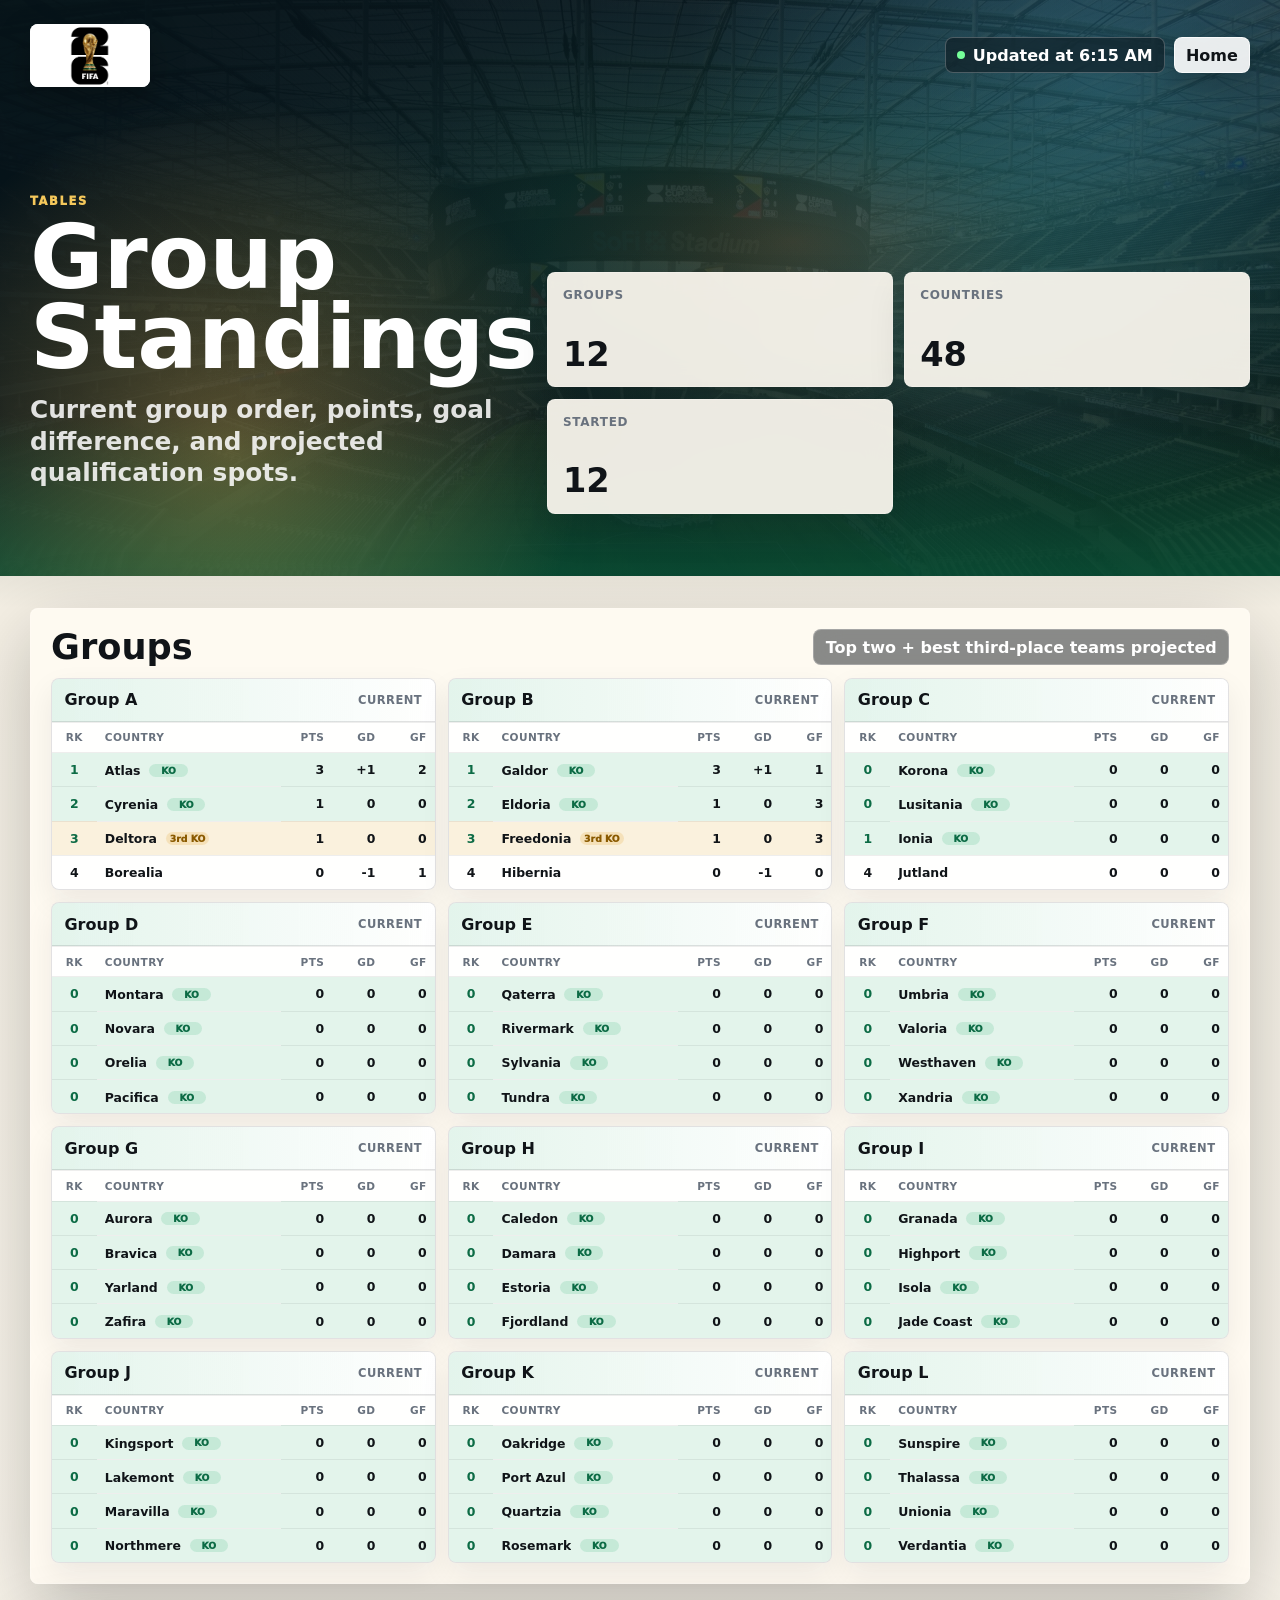
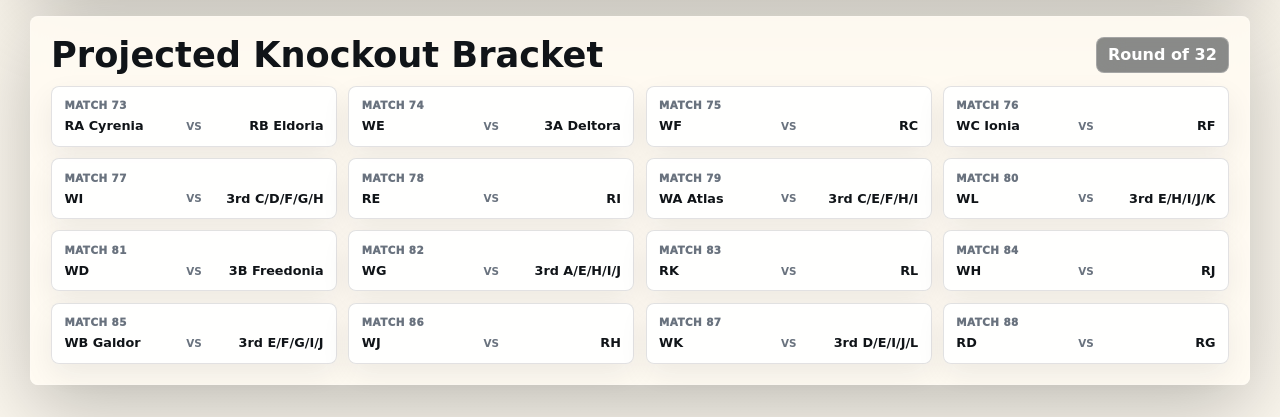
==== commit 11d78837: "Add 2026 group overrides and projected knockout logic" ====
--- a/group-standings.html
+++ b/group-standings.html
@@ -48,13 +48,24 @@
           <div>
             <h2 id="group-tables-title">Groups</h2>
           </div>
-          <span class="soft-pill">Top two projected</span>
+          <span class="soft-pill">Top two + best third-place teams projected</span>
         </div>
         <div id="group-standings-grid" class="group-standings-grid"></div>
+      </section>
+
+      <section class="content-section group-bracket-section" aria-labelledby="group-bracket-title">
+        <div class="section-heading">
+          <div>
+            <h2 id="group-bracket-title">Projected Knockout Bracket</h2>
+          </div>
+          <span class="soft-pill">Round of 32</span>
+        </div>
+        <div id="projected-bracket-grid" class="projected-bracket-grid"></div>
       </section>
     </main>
 
     <script src="./config.js"></script>
-    <script src="./group-standings.js"></script>
+    <script src="./world-cup-2026-groups.js?v=20260620-groups"></script>
+    <script src="./group-standings.js?v=20260620-groups"></script>
   </body>
 </html>
--- a/styles.css
+++ b/styles.css
@@ -2163,11 +2163,97 @@
 }
 
 .group-table .is-qualifying {
-  background: rgba(24, 165, 102, 0.1);
+  background: rgba(24, 165, 102, 0.12);
 }
 
 .group-table .is-qualifying td:first-child {
   color: #0c6b45;
+}
+
+.group-table .is-third-qualifying {
+  background: rgba(224, 167, 47, 0.16);
+}
+
+.group-country-name {
+  display: inline-block;
+  max-width: calc(100% - 3.8rem);
+  overflow: hidden;
+  text-overflow: ellipsis;
+  vertical-align: middle;
+}
+
+.ko-badge {
+  display: inline-flex;
+  align-items: center;
+  justify-content: center;
+  min-width: 2.4rem;
+  margin-left: 0.28rem;
+  padding: 0.12rem 0.25rem;
+  border-radius: 999px;
+  background: rgba(24, 165, 102, 0.15);
+  color: #0c6b45;
+  font-size: 0.58rem;
+  font-weight: 950;
+  line-height: 1;
+  vertical-align: middle;
+}
+
+.is-third-qualifying .ko-badge {
+  background: rgba(224, 167, 47, 0.2);
+  color: #8a5a00;
+}
+
+.projected-bracket-grid {
+  display: grid;
+  grid-template-columns: repeat(auto-fit, minmax(15rem, 1fr));
+  gap: 0.7rem;
+}
+
+.bracket-match-card {
+  min-width: 0;
+  padding: 0.78rem;
+  border: 1px solid var(--line);
+  border-radius: var(--radius);
+  background: rgba(255, 255, 255, 0.92);
+  box-shadow: 0 12px 30px rgba(16, 20, 24, 0.07);
+}
+
+.bracket-match-card > span {
+  display: block;
+  margin-bottom: 0.45rem;
+  color: var(--muted);
+  font-size: 0.65rem;
+  font-weight: 950;
+  letter-spacing: 0.04em;
+  text-transform: uppercase;
+}
+
+.bracket-match-card div {
+  display: grid;
+  grid-template-columns: minmax(0, 1fr) auto minmax(0, 1fr);
+  align-items: center;
+  gap: 0.45rem;
+}
+
+.bracket-match-card strong {
+  min-width: 0;
+  overflow: hidden;
+  font-size: 0.8rem;
+  font-weight: 900;
+  text-overflow: ellipsis;
+  white-space: nowrap;
+}
+
+.bracket-match-card strong:last-child {
+  text-align: right;
+}
+
+.bracket-match-card em {
+  color: var(--muted);
+  font-size: 0.65rem;
+  font-style: normal;
+  font-weight: 900;
+  text-transform: uppercase;
 }
 
 .scoring-grid {
